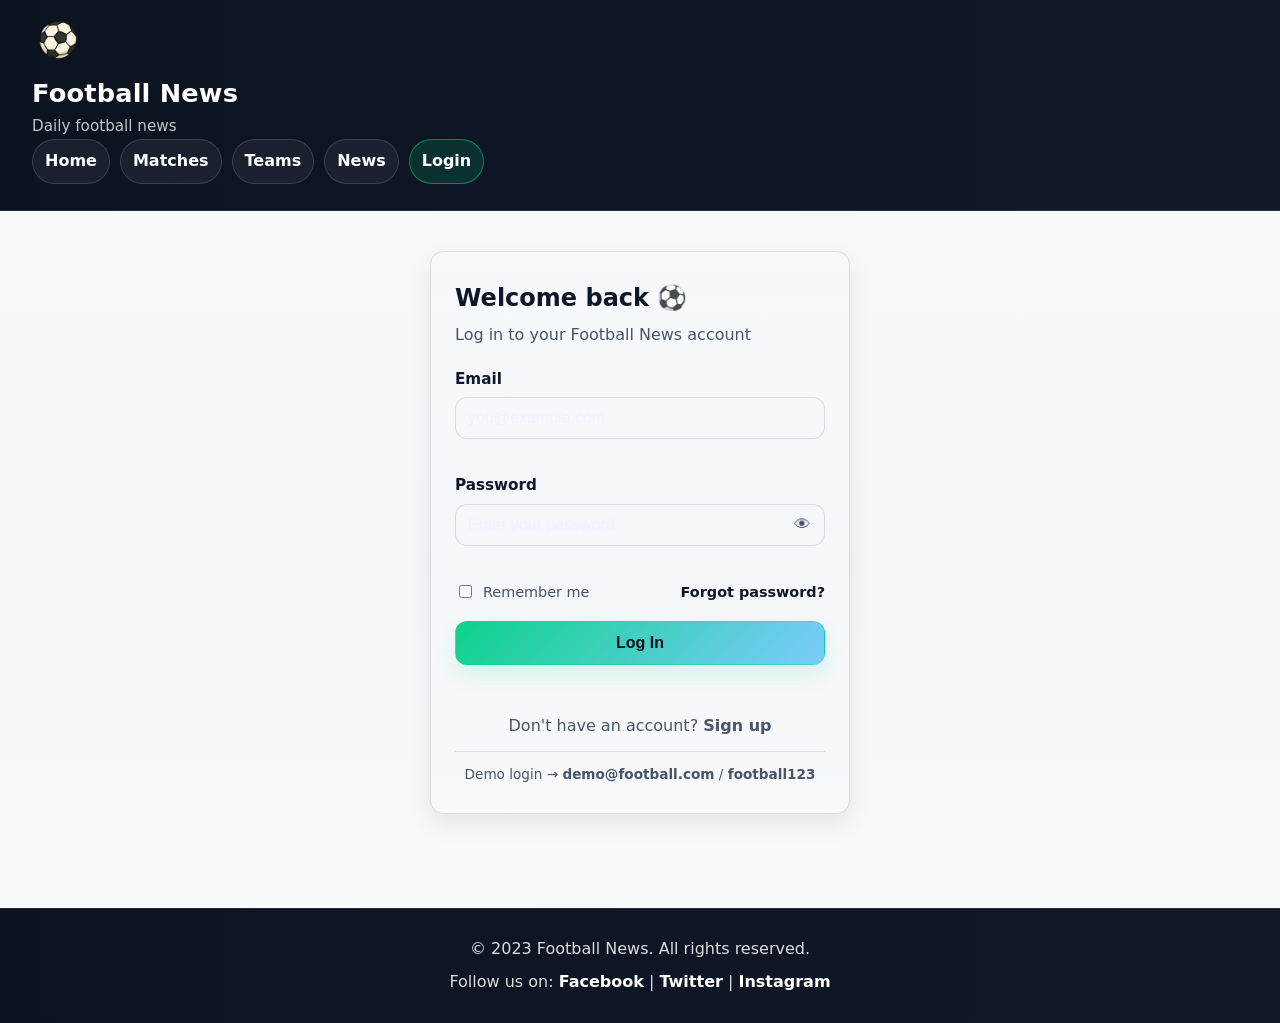
==== Login.html @ 9590ccde "Add files via upload" ====
<!doctype html>
<html lang="en">
  <head>
    <meta charset="UTF-8" />
    <meta name="viewport" content="width=device-width, initial-scale=1.0" />
    <title>Login – Football News</title>
    <link rel="stylesheet" href="style.css" />
  </head>

  <body>
    <a class="skip-link" href="#main">Skip to content</a>

    <header class="site-header">
      <div class="header-inner">
        <a class="brand" href="index.html" aria-label="Football News Home">
          <img class="football" src="Football.png" alt="Football News Logo" />
          <div class="brand-text">
            <h1 class="Name">Football News</h1>
            <p class="tagline">Daily football news</p>
          </div>
        </a>

        <!-- Mobile nav toggle -->
        <button
          class="nav-toggle"
          type="button"
          aria-controls="primary-nav"
          aria-expanded="false"
        >
          Menu
        </button>

        <!-- Nav Bar -->
        <nav class="nav-menu" id="primary-nav" aria-label="Primary navigation">
          <a href="index.html">Home</a>
          <a href="#">Matches</a>
          <a href="#">Teams</a>
          <a href="index.html">News</a>
          <a href="Login.html" class="active">Login</a>
        </nav>
      </div>
    </header>

    <main id="main">
      <section class="auth-section">
        <div class="auth-card">
          <h2 class="auth-title">Welcome back ⚽</h2>
          <p class="auth-subtitle">Log in to your Football News account</p>

          <form id="login-form" novalidate>
            <div class="field">
              <label for="email">Email</label>
              <input
                type="email"
                id="email"
                name="email"
                placeholder="you@example.com"
                autocomplete="email"
                required
              />
              <small class="error-msg" id="email-error"></small>
            </div>

            <div class="field">
              <label for="password">Password</label>
              <div class="password-wrap">
                <input
                  type="password"
                  id="password"
                  name="password"
                  placeholder="Enter your password"
                  autocomplete="current-password"
                  minlength="6"
                  required
                />
                <button
                  type="button"
                  class="toggle-password"
                  aria-label="Show password"
                >
                  👁
                </button>
              </div>
              <small class="error-msg" id="password-error"></small>
            </div>

            <div class="form-row">
              <label class="checkbox">
                <input type="checkbox" id="remember" />
                Remember me
              </label>
              <a href="#" class="forgot">Forgot password?</a>
            </div>

            <button type="submit" class="btn-login">Log In</button>

            <p class="form-status" id="form-status" role="status" aria-live="polite"></p>
          </form>

          <p class="auth-switch">
            Don't have an account? <a href="#">Sign up</a>
          </p>
          <p class="demo-hint">Demo login → <b>demo@football.com</b> / <b>football123</b></p>
        </div>
      </section>
    </main>

    <footer class="site-footer">
      <p>&copy; 2023 Football News. All rights reserved.</p>
      <p>
        Follow us on:
        <a href="#">Facebook</a> |
        <a href="#">Twitter</a> |
        <a href="#">Instagram</a>
      </p>
    </footer>

    <script src="script.js"></script>
    <script src="login.js"></script>
  </body>
</html>
---- style.css ----
/* ===== Theme ===== */
:root{
  --bg: #f5f7fb;
  --surface: #ffffff;
  --text: #0f172a;
  --muted: #475569;
  --line: rgba(15, 23, 42, .12);

  --headerA: #0b1220;       /* deep navy */
  --headerB: #111827;       /* slightly lighter navy */
  --accent: #22c55e;        /* green */
  --accent2: #38bdf8;       /* sky blue (hover) */

  --radius: 14px;
  --shadow: 0 10px 24px rgba(2, 6, 23, .08);
  --max: 1100px;
}

*{ box-sizing: border-box; }

body{
  margin: 0;
  padding: 0;
  font-family: system-ui, -apple-system, Segoe UI, Roboto, Arial, sans-serif;
  color: var(--text);
  background: linear-gradient(180deg, #f8fafc 0%, var(--bg) 55%, #f8fafc 100%);
  line-height: 1.55;
}

a{ color: inherit; text-decoration: none; }
a:hover{ color: var(--accent2); }

:focus-visible{
  outline: 3px solid rgba(56, 189, 248, .55);
  outline-offset: 2px;
  border-radius: 10px;
}

.skip-link{
  position: absolute;
  top: 10px;
  left: -9999px;
  z-index: 1000;
  padding: 10px 14px;
  background: var(--surface);
  color: var(--text);
  border: 1px solid var(--line);
  border-radius: 8px;
  box-shadow: var(--shadow);
}

.skip-link:focus{
  left: 10px;
}

/* ===== Header layout (works with your current HTML) ===== */
header{
  width: 100%;
  padding: 14px 16px;
  background: linear-gradient(90deg, var(--headerA), var(--headerB));
  border-bottom: 1px solid rgba(255,255,255,.10);

  /* Make header responsive without absolute positioning */
  display: grid;
  grid-template-columns: auto minmax(0, 1fr) minmax(220px, auto) auto;
  grid-template-areas:
    "logo brand search actions"
    "nav  nav   nav    nav";
  align-items: center;
  gap: 12px 16px;
}

header > img.football{
  grid-area: logo;
  width: 56px;
  height: 56px;
  object-fit: contain;
  filter: drop-shadow(0 10px 16px rgba(0,0,0,.35));
}

header > div{
  grid-area: brand;
  min-width: 0;
}

.header-actions{
  grid-area: actions;
  display: flex;
  align-items: center;
  gap: 8px;
}

.Name{
  margin: 0;
  color: #fff;
  font-size: clamp(1.1rem, 2vw, 1.6rem);
  letter-spacing: .2px;
}

header p{
  margin: 2px 0 0;
  color: rgba(255,255,255,.75);
  text-align: left;
  font-size: .95rem;
}

/* ===== Search (no absolute positioning) ===== */
.search-bar{
  grid-area: search;
  display: flex;
  gap: 10px;
  justify-content: end;
  align-items: center;
}

.search-bar input{
  width: min(340px, 48vw);
  padding: 10px 12px;
  border-radius: 12px;
  border: 1px solid rgba(255,255,255,.14);
  background: rgba(255,255,255,.08);
  color: #fff;
}

.search-bar input::placeholder{
  color: rgba(255,255,255,.65);
}

.search-bar button{
  padding: 10px 14px;
  border-radius: 12px;
  border: 1px solid rgba(34,197,94,.35);
  background: linear-gradient(135deg, rgba(34,197,94,.95), rgba(56,189,248,.55));
  color: #071019;
  font-weight: 700;
  cursor: pointer;
}

.search-bar button:hover{ filter: brightness(1.05); }

/* ===== Nav ===== */
.nav-menu{
  grid-area: nav;
  display: flex;
  flex-wrap: wrap;
  gap: 10px;
}

.nav-menu a{
  color: #fff;
  padding: 9px 12px;
  border-radius: 999px;
  border: 1px solid rgba(255,255,255,.14);
  background: rgba(255,255,255,.06);
  font-weight: 600;
}

.nav-menu a:hover{
  color: #fff;
  border-color: rgba(56,189,248,.45);
  background: rgba(56,189,248,.14);
}

.nav-toggle{
  display: none;
  align-items: center;
  justify-content: center;
  min-width: 44px;
  min-height: 42px;
  padding: 8px 10px;
  border: 1px solid rgba(255,255,255,.15);
  border-radius: 10px;
  background: rgba(255,255,255,.08);
  color: #fff;
  cursor: pointer;
  font-size: 1.2rem;
}

/* ===== News ticker ===== */
.news-ticker{
  width: 100%;
  overflow: hidden;
  background: linear-gradient(90deg, rgba(34,197,94,.14), rgba(56,189,248,.14));
  border-bottom: 1px solid var(--line);
  padding: 10px 16px;
  white-space: nowrap;
}

.news-content{
  display: inline-flex;
  gap: 42px;
  animation: ticker 22s linear infinite;
}

.news-ticker:hover .news-content{ animation-play-state: paused; }

@keyframes ticker{
  from { transform: translateX(100%); }
  to   { transform: translateX(-100%); }
}

/* ===== News section/cards ===== */
.news-section{
  max-width: var(--max);
  margin: 0 auto;
  padding: 34px 16px 40px;
}

.section-title{
  margin: 0 0 16px;
  font-size: clamp(1.25rem, 2.4vw, 1.8rem);
  font-family: Impact, Haettenschweiler, "Arial Narrow Bold", sans-serif;
  font-weight: 500;
  text-shadow: 0 10px 20px rgba(2, 6, 23, .12);
  color: #0f172a;
}

.news-container{
  display: grid;
  grid-template-columns: repeat(auto-fit, minmax(260px, 1fr));
  gap: 16px;
}

.news-card{
  background: var(--surface);
  border: 1px solid var(--line);
  border-radius: var(--radius);
  padding: 18px;
  box-shadow: var(--shadow);
  transition: transform .15s ease, box-shadow .15s ease, border-color .15s ease;
}

.news-card:hover{
  transform: translateY(-3px);
  border-color: rgba(34,197,94,.35);
  box-shadow: 0 16px 30px rgba(2, 6, 23, .12);
}

.news-card time{
  display: inline-block;
  font-size: .85rem;
  color: var(--muted);
  border: 1px solid var(--line);
  padding: 4px 10px;
  border-radius: 999px;
  background: #f8fafc;
  margin-bottom: 10px;
}

.news-card h3{
  margin: 0 0 10px;
  font-size: 1.05rem;
  line-height: 1.35;
}

.news-card h3 a{
  color: #0f172a;
}

.news-card h3 a:hover{
  color: #0284c7;
}

.news-card p{
  margin: 0;
  font-size: .98rem;
  color: #334155;
}

/* ===== Footer ===== */
footer{
  background: linear-gradient(90deg, var(--headerA), var(--headerB));
  color: rgba(255,255,255,.85);
  padding: 20px 16px;
  margin-top: 34px;
  text-align: center;
  border-top: 1px solid rgba(255,255,255,.10);
}

footer p{
  margin: 8px auto;
  max-width: var(--max);
}

footer a{
  color: #fff;
  font-weight: 700;
}

footer a:hover{
  color: var(--accent);
}

/* ===== Mobile ===== */
@media (max-width: 768px){
  header{
    grid-template-columns: auto 1fr;
    grid-template-areas:
      "logo brand"
      "actions actions"
      "search search"
      "nav nav";
  }

  .search-bar{
    justify-content: stretch;
  }

  .nav-toggle{
    display: inline-flex;
  }

  .nav-menu{
    display: none;
  }

  .nav-menu.is-open{
    display: flex;
  }

  .search-bar input{
    width: 100%;
  }

  .nav-menu a{
    flex: 1 1 auto;
    text-align: center;
  }
}

/* ===== Login page ===== */
.auth-section{
  max-width: var(--max);
  margin: 0 auto;
  padding: 40px 16px 60px;
  display: flex;
  justify-content: center;
}

.auth-card{
  width: min(420px, 100%);
  background: linear-gradient(180deg, rgba(255,255,255,.06), rgba(255,255,255,.03));
  border: 1px solid var(--line);
  border-radius: var(--radius);
  box-shadow: var(--shadow);
  padding: 28px 24px;
}

.auth-title{
  margin: 0;
  font-size: 1.5rem;
}

.auth-subtitle{
  margin: 6px 0 20px;
  color: var(--muted);
}

.field{
  margin-bottom: 16px;
}

.field label{
  display: block;
  margin-bottom: 6px;
  font-weight: 650;
  font-size: .95rem;
}

.field input{
  width: 100%;
  padding: 11px 12px;
  border-radius: 12px;
  border: 1px solid var(--line);
  background: rgba(255,255,255,.06);
  color: var(--text);
  font-size: 1rem;
}

.field input::placeholder{ color: rgba(234,240,255,.5); }

.field input:focus{
  border-color: rgba(25,167,255,.5);
}

.password-wrap{
  position: relative;
}

.password-wrap input{
  padding-right: 44px;
}

.toggle-password{
  position: absolute;
  right: 6px;
  top: 50%;
  transform: translateY(-50%);
  border: none;
  background: transparent;
  color: var(--muted);
  font-size: 1.05rem;
  cursor: pointer;
  padding: 6px 8px;
  border-radius: 8px;
}
.toggle-password:hover{ color: var(--text); }

.error-msg{
  display: block;
  min-height: 1.1em;
  margin-top: 4px;
  color: #ff6b81;
  font-size: .85rem;
}

.form-row{
  display: flex;
  align-items: center;
  justify-content: space-between;
  gap: 10px;
  margin: 4px 0 18px;
  font-size: .9rem;
}

.checkbox{
  display: inline-flex;
  align-items: center;
  gap: 8px;
  color: var(--muted);
  cursor: pointer;
}

.checkbox input{ accent-color: var(--primary); }

.forgot{ color: var(--link); font-weight: 600; }
.forgot:hover{ text-decoration: underline; }

.btn-login{
  width: 100%;
  padding: 12px;
  border-radius: 12px;
  border: 1px solid rgba(0,208,132,.35);
  background: linear-gradient(135deg, rgba(0,208,132,.95), rgba(25,167,255,.55));
  color: #06101a;
  font-weight: 800;
  font-size: 1rem;
  cursor: pointer;
  box-shadow: 0 10px 20px rgba(0,208,132,.12);
}
.btn-login:hover{ filter: brightness(1.05); }

.form-status{
  margin: 12px 0 0;
  min-height: 1.2em;
  text-align: center;
  font-weight: 650;
}
.form-status.success{ color: var(--primary); }
.form-status.error{ color: #ff6b81; }

.auth-switch{
  margin: 18px 0 0;
  text-align: center;
  color: var(--muted);
}
.auth-switch a{ color: var(--link); font-weight: 650; }

.demo-hint{
  margin: 12px 0 0;
  text-align: center;
  font-size: .85rem;
  color: var(--muted);
  border-top: 1px solid var(--line);
  padding-top: 12px;
}

/* Active nav link */
.nav-menu a.active{
  border-color: rgba(0,208,132,.55);
  background: rgba(0,208,132,.15);
}

/* Force the header logo to stay a fixed size */
.brand .football{
  width: 52px;
  height: 52px;
  max-width: 52px;
  max-height: 52px;
  object-fit: contain;
  flex: 0 0 52px;
}


/* ===== Added: Dark mode ===== */
body.dark-mode {
  --bg: #070b12;
  --surface: #101722;
  --surface-2: #172231;
  --text: #eef2f7;
  --muted: #9aa7b7;
  --line: rgba(255,255,255,.10);
  background: var(--bg);
  color: var(--text);
}

body.dark-mode .news-card,
body.dark-mode .auth-card,
body.dark-mode .score-card,
body.dark-mode .team-card,
body.dark-mode .article-page {
  background: var(--surface);
  color: var(--text);
  border-color: var(--line);
}

body.dark-mode .news-card h3 a,
body.dark-mode .news-card p,
body.dark-mode .section-title {
  color: var(--text);
}

body.dark-mode .news-card time {
  background: var(--surface-2);
  color: var(--muted);
}

.theme-toggle {
  justify-self: end;
  width: max-content;
  min-width: 44px;
  min-height: 42px;
  border: 1px solid rgba(255,255,255,.15);
  background: rgba(255,255,255,.08);
  color: #fff;
  border-radius: 10px;
  padding: 9px 11px;
  cursor: pointer;
  font-size: 1.05rem;
}

/* ===== Added: Hero ===== */
.hero {
  max-width: var(--max);
  margin: 24px auto;
  min-height: 330px;
  padding: 50px;
  border-radius: var(--radius);
  color: #fff;
  display: flex;
  align-items: end;
  background:
    linear-gradient(90deg, rgba(3,8,18,.90), rgba(3,8,18,.40)),
    url("https://images.unsplash.com/photo-1526232761682-d26e03ac148e?auto=format&fit=crop&w=1600&q=85") center/cover;
  box-shadow: var(--shadow);
}

.hero h2 {
  margin: 0 0 8px;
  font-size: clamp(2rem, 5vw, 4rem);
  line-height: 1;
}

.hero p {
  max-width: 620px;
  color: rgba(255,255,255,.82);
}

.hero-button,
.read-more {
  display: inline-block;
  color: #0284c7;
  font-weight: 750;
}

.hero-button {
  background: linear-gradient(135deg, var(--accent), var(--accent2));
  color: #071019;
  padding: 10px 15px;
  border-radius: 10px;
}

/* ===== Added: Scores ===== */
.scores-section {
  max-width: var(--max);
  margin: 0 auto;
  padding: 10px 16px 30px;
}

.score-grid {
  display: grid;
  grid-template-columns: repeat(3, 1fr);
  gap: 16px;
}

.score-card {
  background: var(--surface);
  border: 1px solid var(--line);
  border-radius: var(--radius);
  padding: 18px;
  box-shadow: var(--shadow);
}

.score-card .league {
  color: var(--muted);
  font-size: .82rem;
  margin-bottom: 12px;
}

.score-card .score-teams {
  display: grid;
  grid-template-columns: 1fr auto 1fr;
  gap: 10px;
  align-items: center;
  text-align: center;
  font-weight: 700;
}

.score-card .score {
  font-size: 1.2rem;
}

.live {
  border-color: rgba(34,197,94,.45);
}

.live-dot {
  display: inline-block;
  width: 7px;
  height: 7px;
  border-radius: 50%;
  background: #22c55e;
  margin-right: 5px;
}

/* ===== Added: News images ===== */
.news-card img.news-image {
  display: block;
  width: 100%;
  height: 190px;
  object-fit: cover;
}

.news-card .card-body {
  padding: 18px;
}

/* ===== Added: Team cards ===== */
.team-grid {
  display: grid;
  grid-template-columns: repeat(3, 1fr);
  gap: 18px;
}

.team-card {
  background: var(--surface);
  border: 1px solid var(--line);
  border-radius: var(--radius);
  overflow: hidden;
  box-shadow: var(--shadow);
}

.team-card img {
  display: block;
  width: 100%;
  height: 180px;
  object-fit: cover;
}

.team-card .card-body {
  padding: 18px;
}

/* ===== Added: Article page ===== */
.article-page {
  max-width: 850px;
  margin: 35px auto;
  padding: 25px;
  background: var(--surface);
  border: 1px solid var(--line);
  border-radius: var(--radius);
  box-shadow: var(--shadow);
}

.article-page img {
  width: 100%;
  max-height: 440px;
  object-fit: cover;
  border-radius: 12px;
  margin: 15px 0;
}

.article-page h1 {
  line-height: 1.1;
}

@media (max-width: 900px) {
  .score-grid,
  .team-grid {
    grid-template-columns: repeat(2, 1fr);
  }

  .hero {
    margin: 18px 16px;
  }
}

@media (max-width: 650px) {
  .score-grid,
  .team-grid {
    grid-template-columns: 1fr;
  }

  .hero {
    min-height: 300px;
    padding: 28px;
  }

  .news-card img.news-image {
    height: 210px;
  }
}

@media (max-width: 480px) {
  .hero {
    margin: 12px;
    padding: 22px;
  }

  .article-page {
    margin: 18px 12px;
    padding: 18px;
  }
}
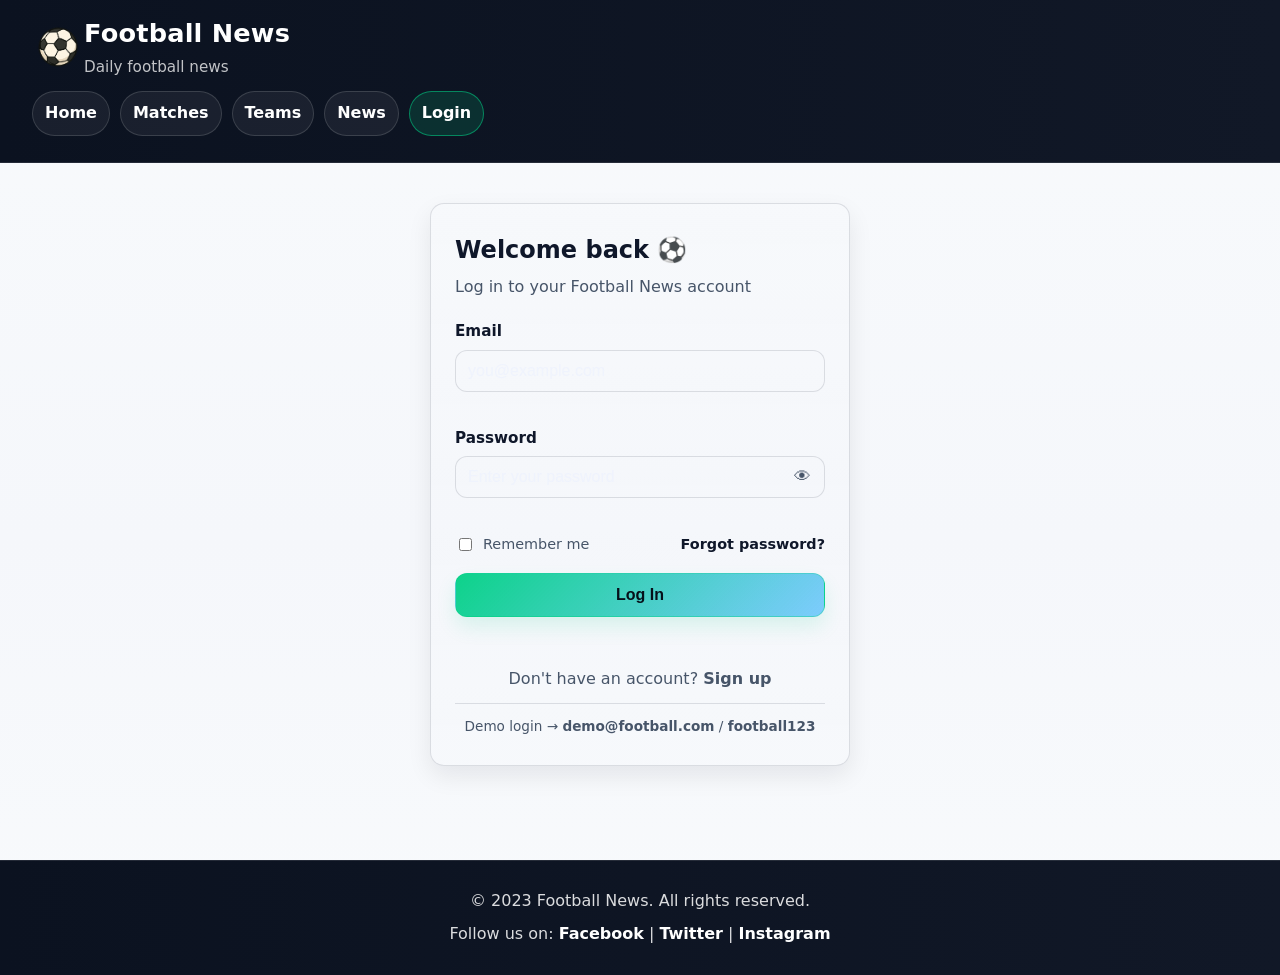
==== commit 830c7d1b: "Add files via upload" ====
--- a/Login.html
+++ b/Login.html
@@ -10,7 +10,7 @@
   <body>
     <a class="skip-link" href="#main">Skip to content</a>
 
-    <header class="site-header">
+    <header class="site-header mobile-nav">
       <div class="header-inner">
         <a class="brand" href="index.html" aria-label="Football News Home">
           <img class="football" src="Football.png" alt="Football News Logo" />
@@ -33,9 +33,9 @@
         <!-- Nav Bar -->
         <nav class="nav-menu" id="primary-nav" aria-label="Primary navigation">
           <a href="index.html">Home</a>
-          <a href="#">Matches</a>
-          <a href="#">Teams</a>
-          <a href="index.html">News</a>
+          <a href="matches.html">Matches</a>
+          <a href="teams.html">Teams</a>
+          <a href="index.html#latest">News</a>
           <a href="Login.html" class="active">Login</a>
         </nav>
       </div>
@@ -116,6 +116,6 @@
     </footer>
 
     <script src="script.js"></script>
-    <script src="login.js"></script>
+    <script src="Login.js"></script>
   </body>
 </html>
--- a/style.css
+++ b/style.css
@@ -17,6 +17,12 @@
 }
 
 *{ box-sizing: border-box; }
+
+html,
+body{
+  max-width: 100%;
+  overflow-x: hidden;
+}
 
 body{
   margin: 0;
@@ -90,7 +96,32 @@
   gap: 8px;
 }
 
+.site-header .header-inner{
+  display: grid;
+  grid-template-columns: minmax(0, 1fr) auto;
+  align-items: center;
+  gap: 12px;
+  width: 100%;
+}
+
+.site-header .brand{
+  display: flex;
+  align-items: center;
+  min-width: 0;
+}
+
+.site-header .nav-toggle{
+  grid-column: 2;
+  grid-row: 1;
+}
+
+.site-header .nav-menu{
+  grid-column: 1 / -1;
+  grid-row: 2;
+}
+
 .Name{
+  grid-area: brand;
   margin: 0;
   color: #fff;
   font-size: clamp(1.1rem, 2vw, 1.6rem);
@@ -310,11 +341,11 @@
     display: inline-flex;
   }
 
-  .nav-menu{
+  .mobile-nav .nav-menu{
     display: none;
   }
 
-  .nav-menu.is-open{
+  .mobile-nav .nav-menu.is-open{
     display: flex;
   }
 
@@ -719,6 +750,38 @@
   .news-card img.news-image {
     height: 210px;
   }
+
+  header{
+    padding: 12px;
+    gap: 10px;
+  }
+
+  header > img.football{
+    width: 48px;
+    height: 48px;
+  }
+
+  .Name{
+    font-size: 1.25rem;
+  }
+
+  .nav-menu{
+    gap: 6px;
+  }
+
+  .nav-menu a{
+    padding: 8px 9px;
+    font-size: .9rem;
+  }
+
+  .score-card .score-teams{
+    gap: 6px;
+    font-size: .92rem;
+  }
+
+  .score-card .score{
+    font-size: 1.05rem;
+  }
 }
 
 @media (max-width: 480px) {
